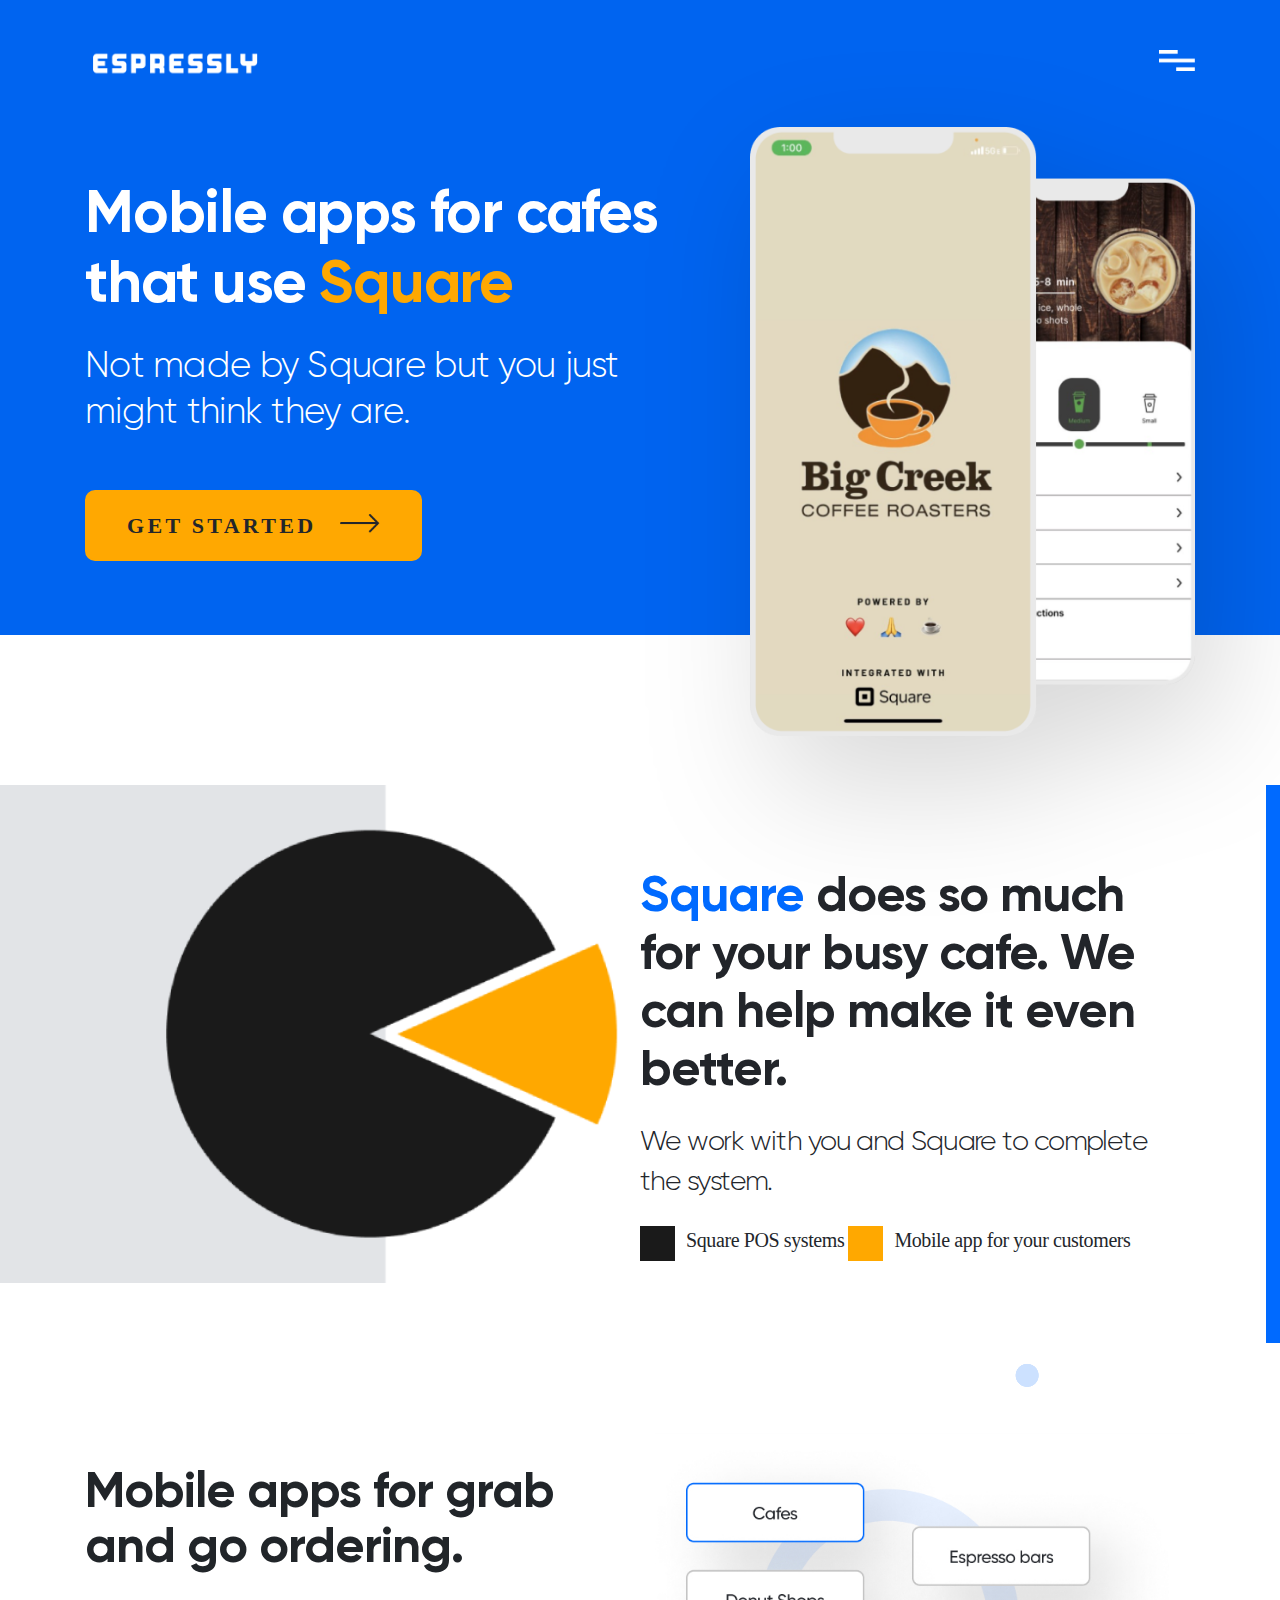
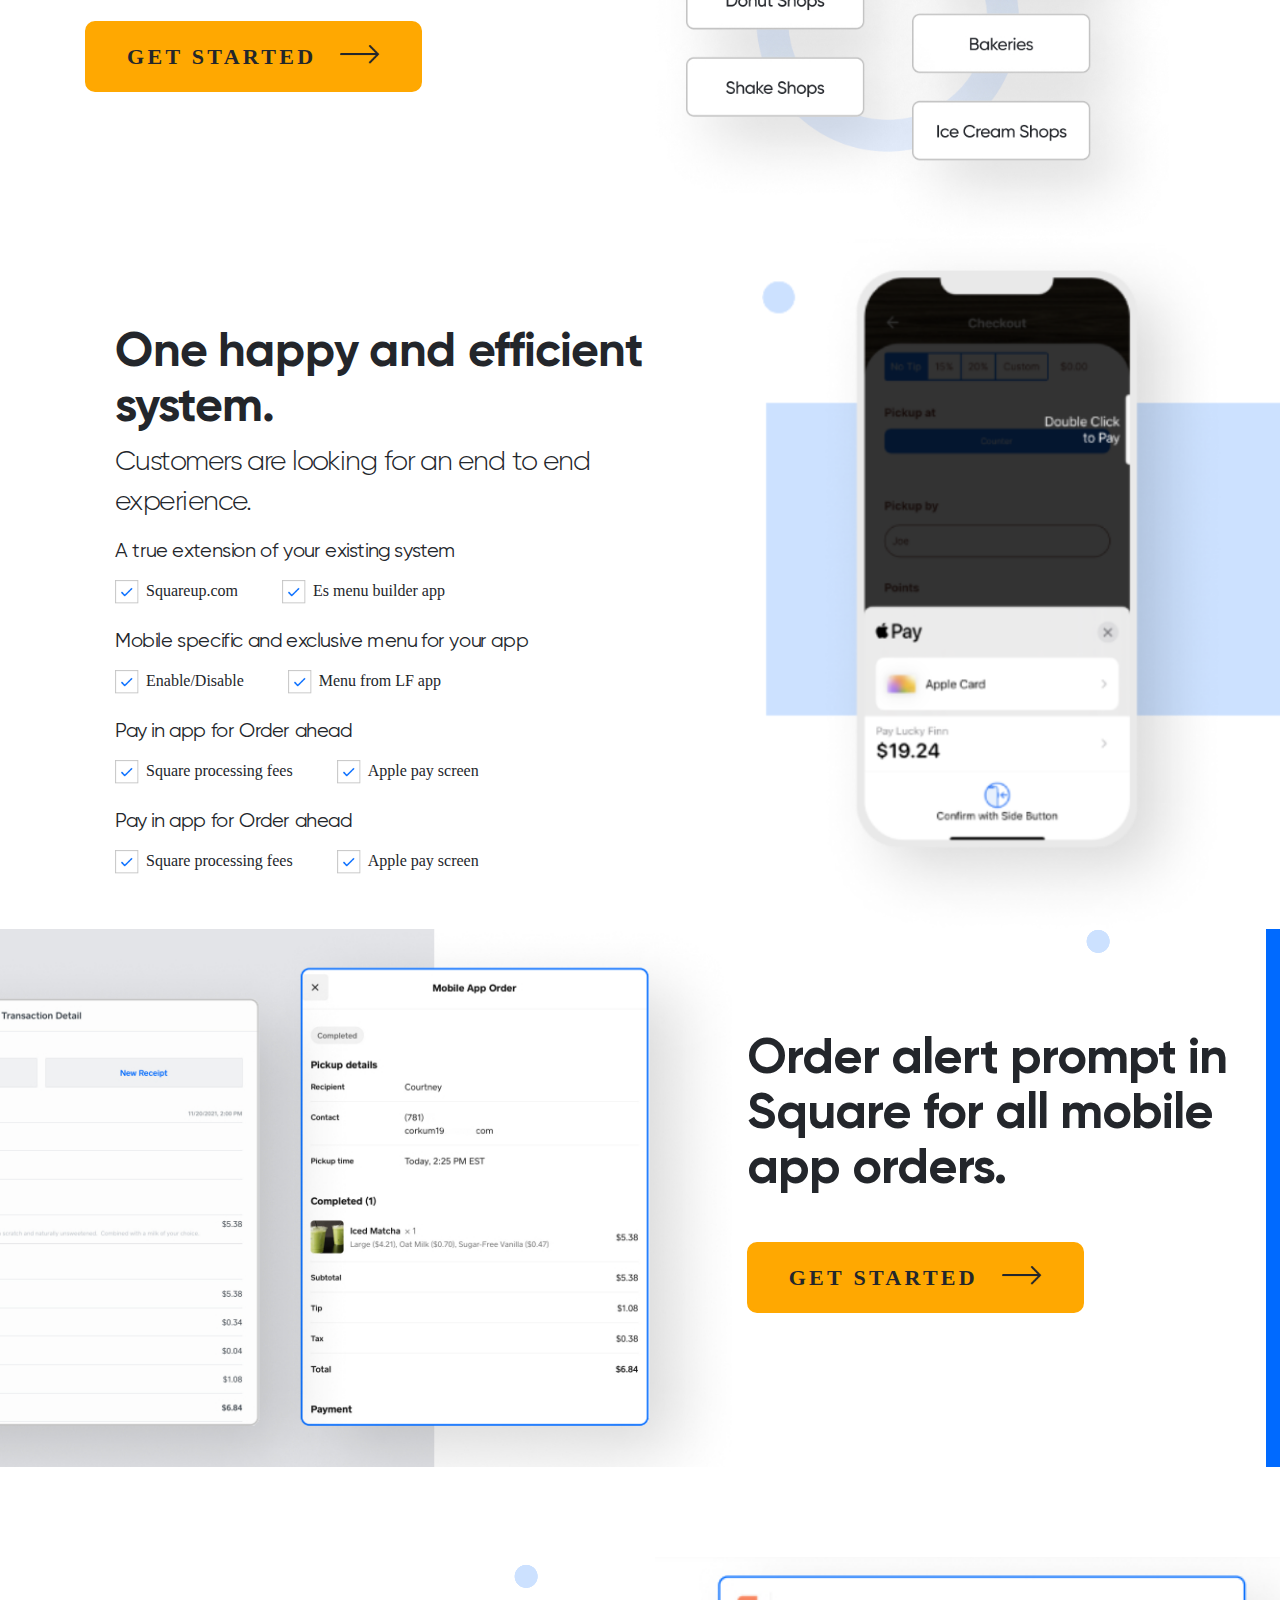
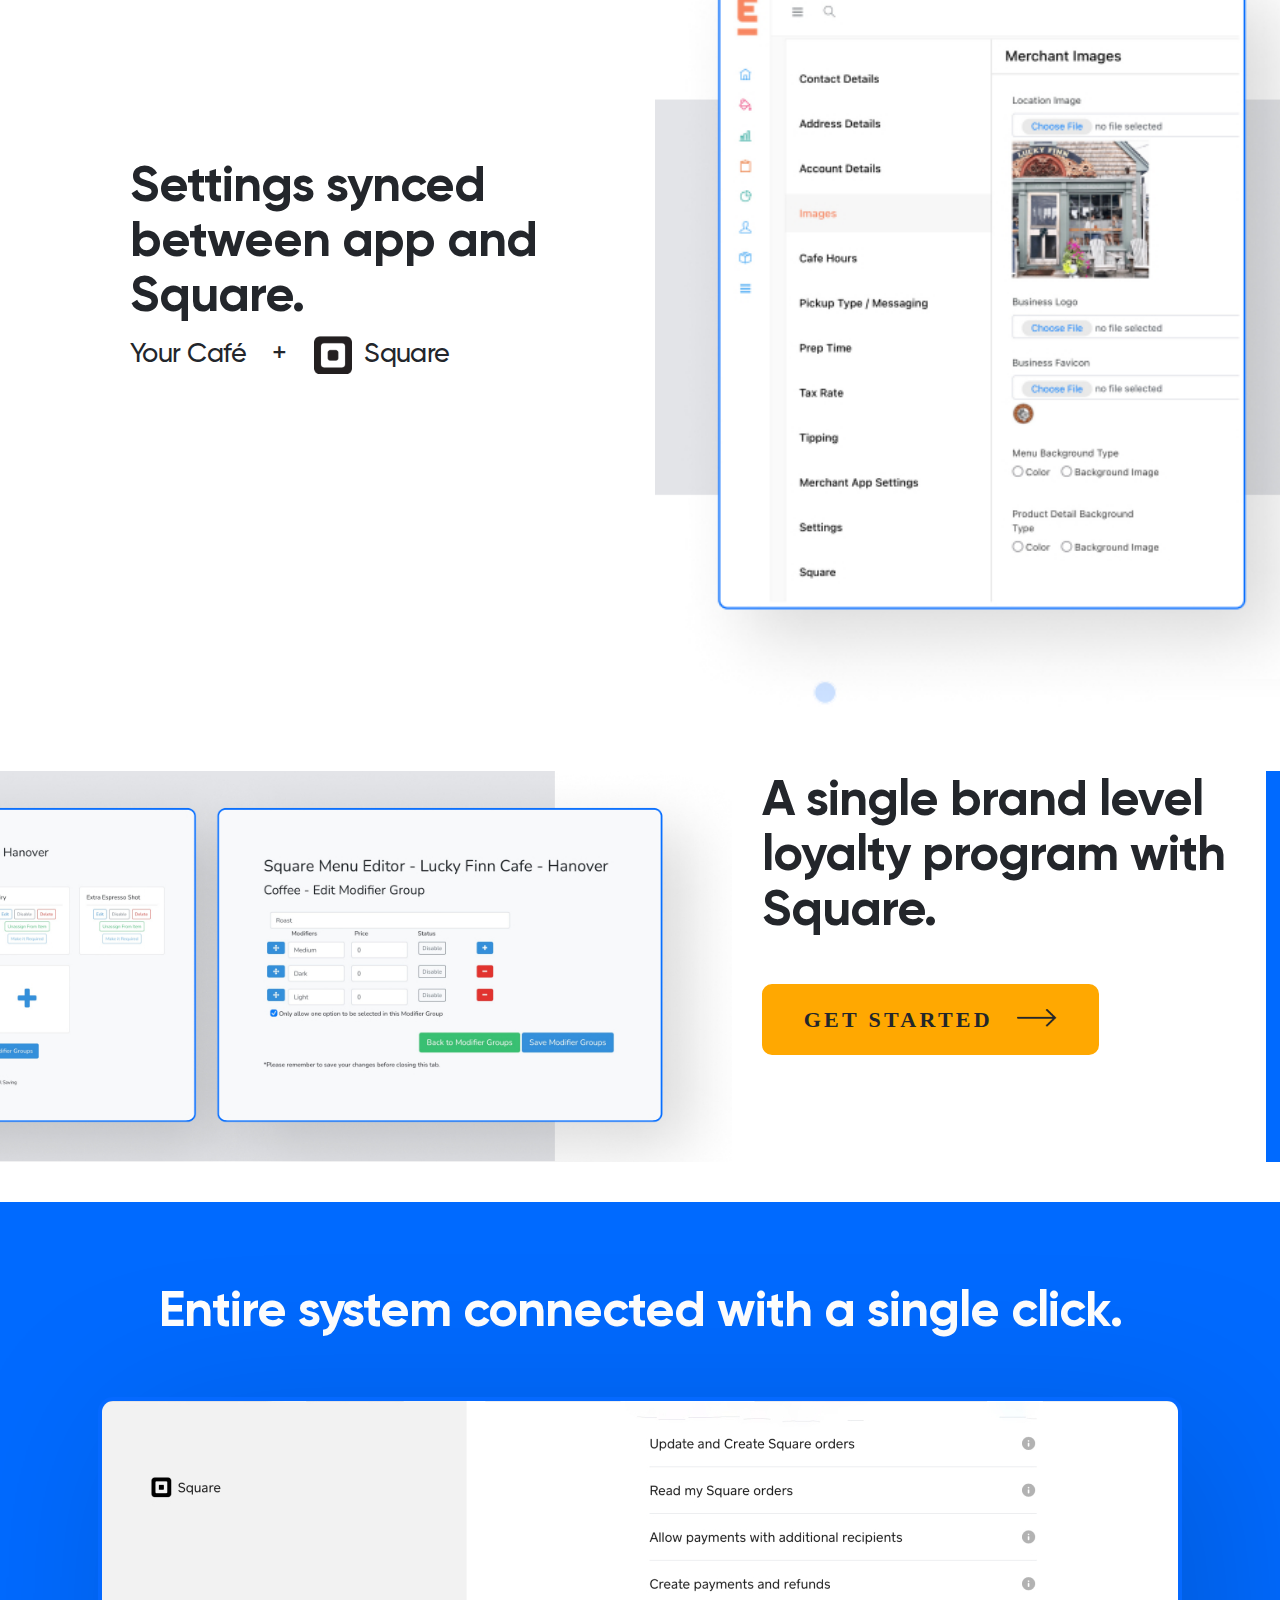
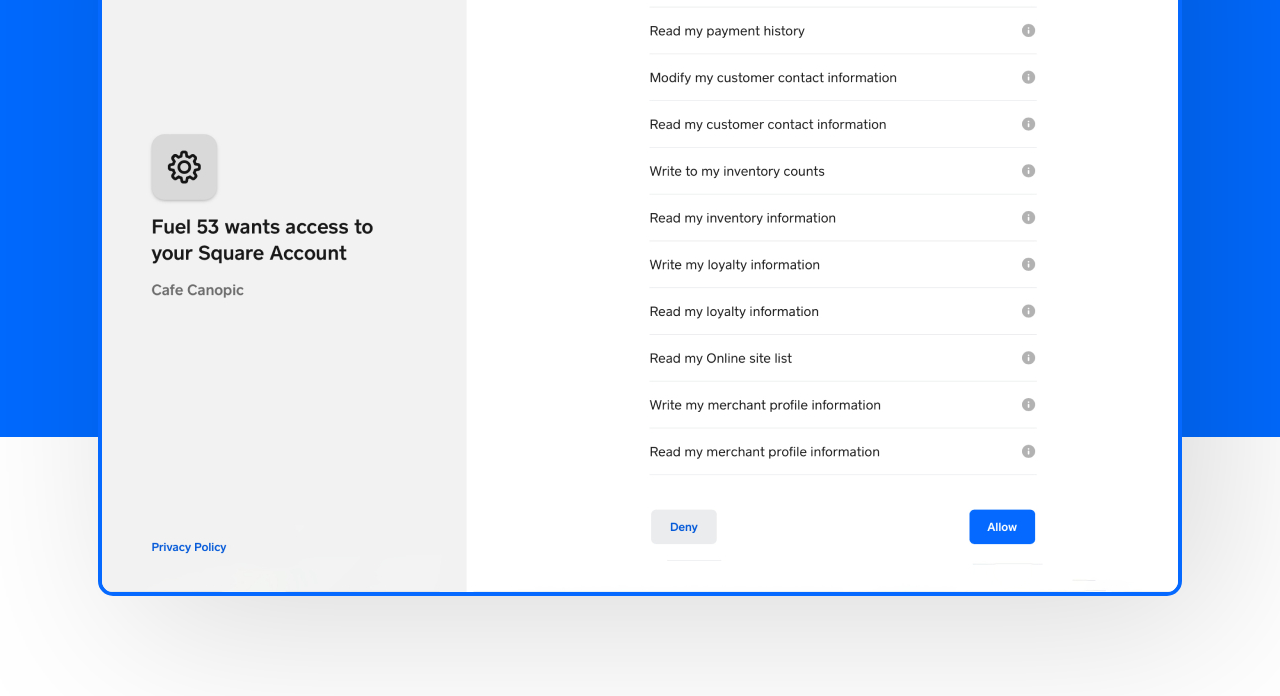
==== index.html @ 078fc8ce "add new pages" ====
<!DOCTYPE html>
<html>
<head>
	<meta charset="utf-8">
    <meta name="viewport" content="width=device-width, initial-scale=1, shrink-to-fit=no">
	<title>Espressly</title>
	<link rel="stylesheet" href="css/bootstrap.min.css">
	<link rel="stylesheet" href="css/newstyle.css">
  <link rel="stylesheet" href="css/responsive.css">
 <!--  <script src="https://ajax.googleapis.com/ajax/libs/jquery/3.5.1/jquery.min.js"></script>
  <script src="https://cdnjs.cloudflare.com/ajax/libs/popper.js/1.16.0/umd/popper.min.js"></script>
 -->
</head>
<body>
<div class="express-sidenav">
	<div id="mySidenav" class="sidenav">
  <a href="javascript:void(0)" class="closebtn" onclick="closeNav()">&times;</a>
  <a href="#">About</a>
  <a href="#">Services</a>
  <a href="#">Clients</a>
  <a href="#">Contact</a>
</div>
</div>	
<div class="main-banner">
	<div class="container">
		<div class="row logo-bar">
			<div class="col-md-6">
				<img src="images/Espressly-Logo.png" class="img-fluid espress-logo">
			</div>
			<div class="col-md-6">
				<div class="espress-menubar">
					<img src="images/menu.png" class="img-fluid" onclick="openNav()">
				</div>
			</div>
		</div>
		<div class="row">
			<div class="col-lg-7 col-md-6 col-sm-12">
				<div class="main-banner-text">
					<h2>Mobile apps for cafes that use <font>Square</font></h2>
					<p>Not made by Square but you just might think they are.</p>
					<a href="#"><button>Get Started <img src="images/arrow.png" class="img-fluid"></button></a>
				</div>
			</div>
			<div class="col-lg-5 col-md-6 col-sm-12">
				<div class="main-banner-img">
					<img src="images/e1.png" class="img-fluid">
				</div>
			</div>
		</div>
	</div>
</div>
<div class="section-2">
	<div class="container-fluid">
		<div class="row">
			<div class="col-md-6 sec-2-image">
				<img src="images/e2.png" class="img-fluid">
			</div>
			<div class="col-md-6 section-2-text">
					<h3><font>Square</font> does so much for your busy cafe. We can help make it even better.</h3>
					<p>We work with you and Square to complete the system.</p>
					<div class="section-2-point">
						<div class="point-1"></div>
						<span>Square POS systems</span>
					</div>
					<div class="section-2-point">
						<div class="point-2"></div>
						<span>Mobile app for your customers</span>
					</div>
			</div>
		</div>
	</div>
</div>
<div class="section-3">
	<div class="container">
		<div class="row">
			<div class="col-md-6">
				<div class="section-3-text">
					<h3>Mobile apps for grab and go ordering.</h3>
					<a href="#"><button>Get Started <img src="images/arrow.png" class="img-fluid"></button></a>
				</div>
			</div>
			<div class="col-md-6">
				<div class="section-3-image">
					<img src="images/circle.png" class="small-circle">
					<img src="images/e3.jpg" class="img-fluid">
				</div>
			</div>
		</div>
	</div>
</div>
<div class="section-4">
	<div class="container-fluid">
		<div class="row">
			<div class="col-md-7">
				<div class="section-4-text">
					<h3>One happy and efficient system.</h3>
					<h5>Customers are looking for an end to end experience.</h5>
					<p>A true extension of your existing system</p>
					<span><img src="images/chek.png">Squareup.com</span>
					<span><img src="images/chek.png">Es menu builder app</span>

					<p>Mobile specific and exclusive menu for your app</p>
					<span><img src="images/chek.png">Enable/Disable</span>
					<span><img src="images/chek.png">Menu from LF app</span>

					<p>Pay in app for Order ahead</p>
					<span><img src="images/chek.png">Square processing fees </span>
					<span><img src="images/chek.png">Apple pay screen </span>

					<p>Pay in app for Order ahead</p>
					<span><img src="images/chek.png">Square processing fees </span>
					<span><img src="images/chek.png">Apple pay screen </span>
				</div>
			</div>
			<div class="col-md-5 section-4-image">
				<img src="images/e4.png" class="img-fluid">
			</div>
		</div>
	</div>
</div>
<div class="section-5">
	<div class="container-fluid">
		<div class="row">
			<div class="col-md-7 section-5-image">
				<img src="images/e5.jpg" class="img-fluid">
			</div>
			<div class="col-md-5 section-5-text">
          <img src="images/circle.png" class="small-circle">
					<h3>Order alert prompt in Square for all mobile app orders.</h3>
					<a href="#"><button>Get Started <img src="images/arrow.png" class="img-fluid"></button></a>

			</div>
		</div>
	</div>
</div>
<div class="section-6">
	<div class="container-fluid">
		<div class="row">
			<div class="col-md-6 section-6-text">
				<img src="images/circle.png" class="small-circle2">
				<h3>Settings synced between app and Square.</h3>
				<ul>
					<li>Your Café</li>
					<li>+</li>
					<li><img src="images/squres.png"> Square</li>
				</ul>
			</div>
			<div class="col-md-6 section-6-image">
				<img src="images/e6.jpg">
			</div>
		</div>
	</div>
</div>
<div class="section-7">
	<div class="container-fluid">
		<div class="row">
			<div class="col-md-7 section-7-image">
				<img src="images/e7.jpg" class="img-fluid">
			</div>
			<div class="col-md-5 section-7-text">
				<h3>A single brand level loyalty program with Square.</h3>
				<a href="#"><button>Get Started <img src="images/arrow.png" class="img-fluid"></button></a>
			</div>
		</div>
	</div>
</div>
<div class="section-8">
	<h3>Entire system connected with a single click.</h3>
</div>
<div class="section-8-image">
	<div class="container-fluid">
		<div class="row">
			<div class="col-md-12 section-8-image">
				<img src="images/e8.jpg" class="img-fluid">
			</div>
		</div>
	</div>
</div>
<script>
function openNav() {
  document.getElementById("mySidenav").style.width = "250px";
}

function closeNav() {
  document.getElementById("mySidenav").style.width = "0";
}
</script>
<script src="js/jquery.min.js"></script>
  <script src="js/popper.min.js"></script>
  <script src="js/bootstrap.min.js"></script>

</body>
</html>
---- css/newstyle.css ----
@font-face {
  font-family: Gilroy-Bold;
  src: url(../fonts/Gilroy/Gilroy-Bold.ttf);
}
@font-face {
  font-family: Gilroy-Light;
  src: url(../fonts/Gilroy/Gilroy-Light.ttf);
}
@font-face {
  font-family: Gilroy-Medium;
  src: url(../fonts/Gilroy/Gilroy-Medium.ttf);
}
@font-face {
  font-family: Gilroy-Regular;
  src: url(../fonts/Gilroy/Gilroy-Regular.ttf);
}

.main-banner {
    background-color: #0064f0;
}
img.img-fluid.espress-logo {
    width: 180px;
    cursor: pointer;
}
.logo-bar {
    padding: 50px 0px;
}
.espress-menubar img.img-fluid {
    float: right;
    width: 36px;
    cursor: pointer;
}
body{
    font-family: Gilroy;
}
.main-banner-text h2 {
    
    font-size: 60px;
    line-height: 70px;
    letter-spacing: -0.02em;
    color: #fff;
    font-family: Gilroy-Bold;
}
.main-banner-text h2 font{
    color: #ffa801;
}
.main-banner-text p {
    font-size: 36px;
    line-height: 46px;
    letter-spacing: -0.02em;
    color: #fff;
    margin-top: 25px;
    font-family: Gilroy-Light;
}
.main-banner-text button, .section-3-text button, .section-5-text button, .section-7-text button {
    background: #ffa801;
    border: 2px solid #ffa801;
    padding: 20px 40px;
    font-weight: 600;
    font-size: 22px;
    line-height: 27px;
    letter-spacing: 0.15em;
    color: #23262B;
    text-transform: uppercase;
    border-radius: 10px;
    margin-top: 40px;
}
.main-banner-text button img, .section-3-text button img, .section-5-text button img, .section-7-text button img {
    width: 40px;
    vertical-align: baseline;
    margin-left: 15px;
}
.main-banner-text button:hover, .section-3-text button:hover, .section-5-text button:hover, .section-7-text button:hover{
    background: #fff;
    border: 2px solid #23262B;
    transition: 0.5s;
}
.main-banner-text {
    padding: 50px 0px;
}

/*<!-----------side nav------------------->*/
.express-sidenav .sidenav {
  height: 100%;
  width: 0;
  position: fixed;
  z-index: 1;
  top: 0;
  right: 0;
  background-color: #fff;
  overflow-x: hidden;
  transition: 0.5s;
  padding-top: 60px;
}

.express-sidenav .sidenav a {
  padding: 8px 8px 8px 32px;
  text-decoration: none;
  font-size: 25px;
  color: #ffa801;
  display: block;
  transition: 0.3s;
}

.express-sidenav .sidenav a:hover {
  color: #0064f0;
}

.express-sidenav .sidenav .closebtn {
  position: absolute;
  top: 0;
  right: 25px;
  font-size: 36px;
  margin-left: 50px;
}

@media screen and (max-height: 450px) {
  .express-sidenav .sidenav {padding-top: 15px;}
  .express-sidenav .sidenav a {font-size: 18px;}
}
/*<!-----------side nav------------------->*/
.sec-2-image {
    padding-left: 0;
}
.section-2-text h3 {
    font-size: 50px;
    line-height: 58px;
    letter-spacing: -0.02em;
    color: #22252a;
    font-family: Gilroy-Bold;
}
.section-2-text h3 font{
    color: #006AFF;
}
.section-2-text p {
    font-size: 28px;
    line-height: 40px;
    letter-spacing: -0.02em;
    color: #23262B;
    margin-top: 24px;
    font-family: Gilroy-Light;
}
.section-2-point {
    display: inline-block;
}
.point-2 {
    background: #FFA800;
    width: 35px;
    height: 35px;
    display: inline-block;
    vertical-align: middle;
    margin-right: 7px;
}
.point-1 {
    background: #1a1a1a;
    width: 35px;
    height: 35px;
    display: inline-block;
    vertical-align: middle;
    margin-right: 7px;
}
.section-2-point span {
    font-weight: normal;
    font-size: 20px;
    line-height: 46px;
    letter-spacing: -0.02em;
    color: #23262B;
}
.sec-2-image img.img-fluid {
    width: 100%;
}
.section-2-text {
    padding: 80px 84px 80px 0px;
    border-right: 14px solid #006aff;
}
.section-3-text h3 {
    font-size: 50px;
    line-height: 55px;
    letter-spacing: -0.02em;
    font-family: Gilroy-Bold;
}
.section-3-text {
    padding: 100px 0px;
}
img.small-circle {
    position: absolute;
    right: 30%;
    top: 0;
}
.section-3-image {
    padding: 70px 0px 0px 0px;
}
.section-4-text h3 {
    font-size: 48px;
    line-height: 55px;
    letter-spacing: -0.02em;
    color: #23262B;
    font-family: Gilroy-Bold;
}
.section-4-text h5 {
    font-weight: 300;
    font-size: 28px;
    line-height: 40px;
    letter-spacing: -0.02em;
    color: #23262B;
    font-family: Gilroy-Light;
}
.section-4-text p {
    font-size: 20px;
    line-height: 40px;
    letter-spacing: -0.02em;
    color: #23262B;
    margin-bottom: 0;
    margin-top: 10px;
    font-family: Gilroy-Regular;
}
.section-4-text span {
    font-weight: 300;
    font-size: 16px;
    line-height: 40px;
    color: #23262B;
    margin-right: 40px;
}
.section-4-text span img {
    width: 24px;
    margin-right: 7px;
}
.section-4-image img.img-fluid {
    width: 100%;
}
.section-4-image {
    padding-right: 0;
}
.section-4-text {
    padding: 80px 0px 10px 100px;
}
.section-5-image, .section-7-image {
    padding-left: 0;
}
.section-5-image img, .section-7-image img{
    width: 100%;
}
.section-5-text h3 {
    font-size: 50px;
    line-height: 55px;
    letter-spacing: -0.02em;
    color: #23262B;
    font-family: Gilroy-Bold;
}
.section-5-text {
    padding: 100px 0px 50px 0px;
    border-right: 14px solid #006aff;
}
.section-6-image {
    text-align: right;
    padding-right: 0;
}
.section-6-image img{
    width: 100%;
}
.section-6-text h3, .section-7-text h3 {
    font-weight: bold;
    font-size: 50px;
    line-height: 55px;
    letter-spacing: -0.02em;
    color: #23262B;
    font-family: Gilroy-Bold;
}
.section-6-text ul {
    padding: 0;
    margin: 0;
}
.section-6-text ul li {
    display: inline;
    font-size: 27px;
    line-height: 46px;
    letter-spacing: -0.02em;
    color: #23262B;
    margin-right: 22px;
    font-family: Gilroy-Medium;
}
.section-6-text ul li img {
    width: 38px;
    margin-right: 6px;
}
.section-6-text {
    padding: 200px 0px 130px 130px;
}
img.small-circle2 {
    position: absolute;
    top: 1%;
    right: 16%;
}
.section-6 {
    padding: 90px 0px 0px 0px;
}
.section-7-text {
    border-right: 14px solid #006aff;
}
.section-7 {
    padding: 40px 0px 40px 0px;
}
.section-8 {
    background: #006aff;
    height: 835px;
    padding-top: 80px
}
.section-8-image img.img-fluid {
    margin: -640px auto 0 auto;
    display: block;
    border: 4px solid #0569ff;
    border-radius: 15px;
    filter: drop-shadow(32px 28px 85px rgba(0, 0, 0, 0.15));
}
.section-8 h3 {
    font-size: 50px;
    line-height: 55px;
    text-align: center;
    letter-spacing: -0.02em;
    color: #FFFFFF;
    font-family: Gilroy-Bold;
}
.section-8-image {
    padding-bottom: 50px;
}
.main-banner-img img.img-fluid {
    margin-bottom: -101px;
    filter: drop-shadow(23px 52px 64px rgba(0, 0, 0, 0.15));
}
.section-2 {
    padding: 150px 0px 20px 0px;
}
---- css/responsive.css ----
@media (max-width: 720px){
	.main-banner-text h2 {
    font-size: 41px;
    line-height: 49px;
}
.main-banner-text p {
    font-size: 26px;
    line-height: 39px;
    margin-top: 11px;
}
.section-2-text h3 {
    font-size: 30px;
    line-height: 40px;
}
.section-2-text p {
    font-size: 22px;
    line-height: 31px;
    margin-top: 10px;
}
.section-2-text {
    padding: 60px 12px 35px 15px;
}
.section-3-text h3 {
    font-size: 34px;
    line-height: 47px;
}
.section-3-text {
    padding: 60px 0px;
}
.section-4-text h5 {
    font-size: 22px;
    line-height: 35px;
}
.section-4-text h3 {
    font-size: 35px;
    line-height: 47px;
}
.section-4-text {
    padding: 30px 0px 10px 0px;
}
.section-5-text {
    padding: 50px 0px 50px 15px;
    border-right: 14px solid #006aff;
}
.section-5-text h3 {
    font-size: 35px;
    line-height: 45px;
}
.section-6-text h3, .section-7-text h3 {
    font-size: 35px;
    line-height: 45px;
        margin-top: 20px;
}
.section-6-text {
    padding: 70px 0px 40px 15px;
}
.main-banner-text button, .section-3-text button, .section-5-text button, .section-7-text button {
    padding: 20px 30px;
}
.section-8 {
    background: #006aff;
    height: 385px;
    padding-top: 20px;
}
.section-8 h3 {
    font-size: 35px;
    line-height: 45px;
}
.section-8-image img.img-fluid {
    margin: -200px auto 0 auto;
}
}
@media (min-width: 721px) and (max-width: 1000px){
.main-banner-text h2, .section-2-text h3,
.section-3-text h3, .section-4-text h3,
.section-6-text h3, .section-8 h3{
    font-size: 40px;
    line-height: 52px;
}
.main-banner-text p, .section-2-text p, .section-4-text h5 {
    font-size: 24px;
    line-height: 35px;
    margin-top: 8px;
}
.main-banner-text button, .section-3-text button, .section-5-text button, .section-7-text button {
    padding: 16px 22px;
    font-size: 19px;
    margin-top: 3px;
}
.section-2-text {
    padding: 20px 14px 20px 0px;
    border-right: 14px solid #006aff;
}
.section-4-text {
    padding: 20px 0px 10px 0px;
}
.section-4-text span {
    margin-right: 10px;
}
.section-5-text {
    padding: 20px 0px 50px 0px;
}
.section-5-text h3 {
    font-size: 33px;
    line-height: 52px;
}
.section-6-text {
    padding: 80px 0px 40px 15px;
}
.section-7-text h3 {
    font-size: 29px;
    line-height: 44px;
}
.section-8 {
    background: #006aff;
    height: 645px;
    padding-top: 30px;
}
.section-8-image img.img-fluid {
    margin: -479px auto 0 auto;
}
}
@media (min-width: 1001px) and (max-width: 1200px){
	.main-banner-text button, .section-3-text button, .section-5-text button, .section-7-text button {
    margin-top: 7px;
}
.main-banner-text h2, .section-2-text h3 {
    font-size: 43px;
    line-height: 59px;
}
.main-banner-text p {
    font-size: 28px;
    line-height: 39px;
    margin-top: 9px;
}
.section-2-text {
    padding: 20px 14px 30px 0px;
}
.section-4-text {
    padding: 20px 0px 50px 10px;
}
.section-5-text {
    padding: 30px 0px 50px 0px;
}
.section-6-text {
    padding: 140px 0px 90px 30px;
}
}
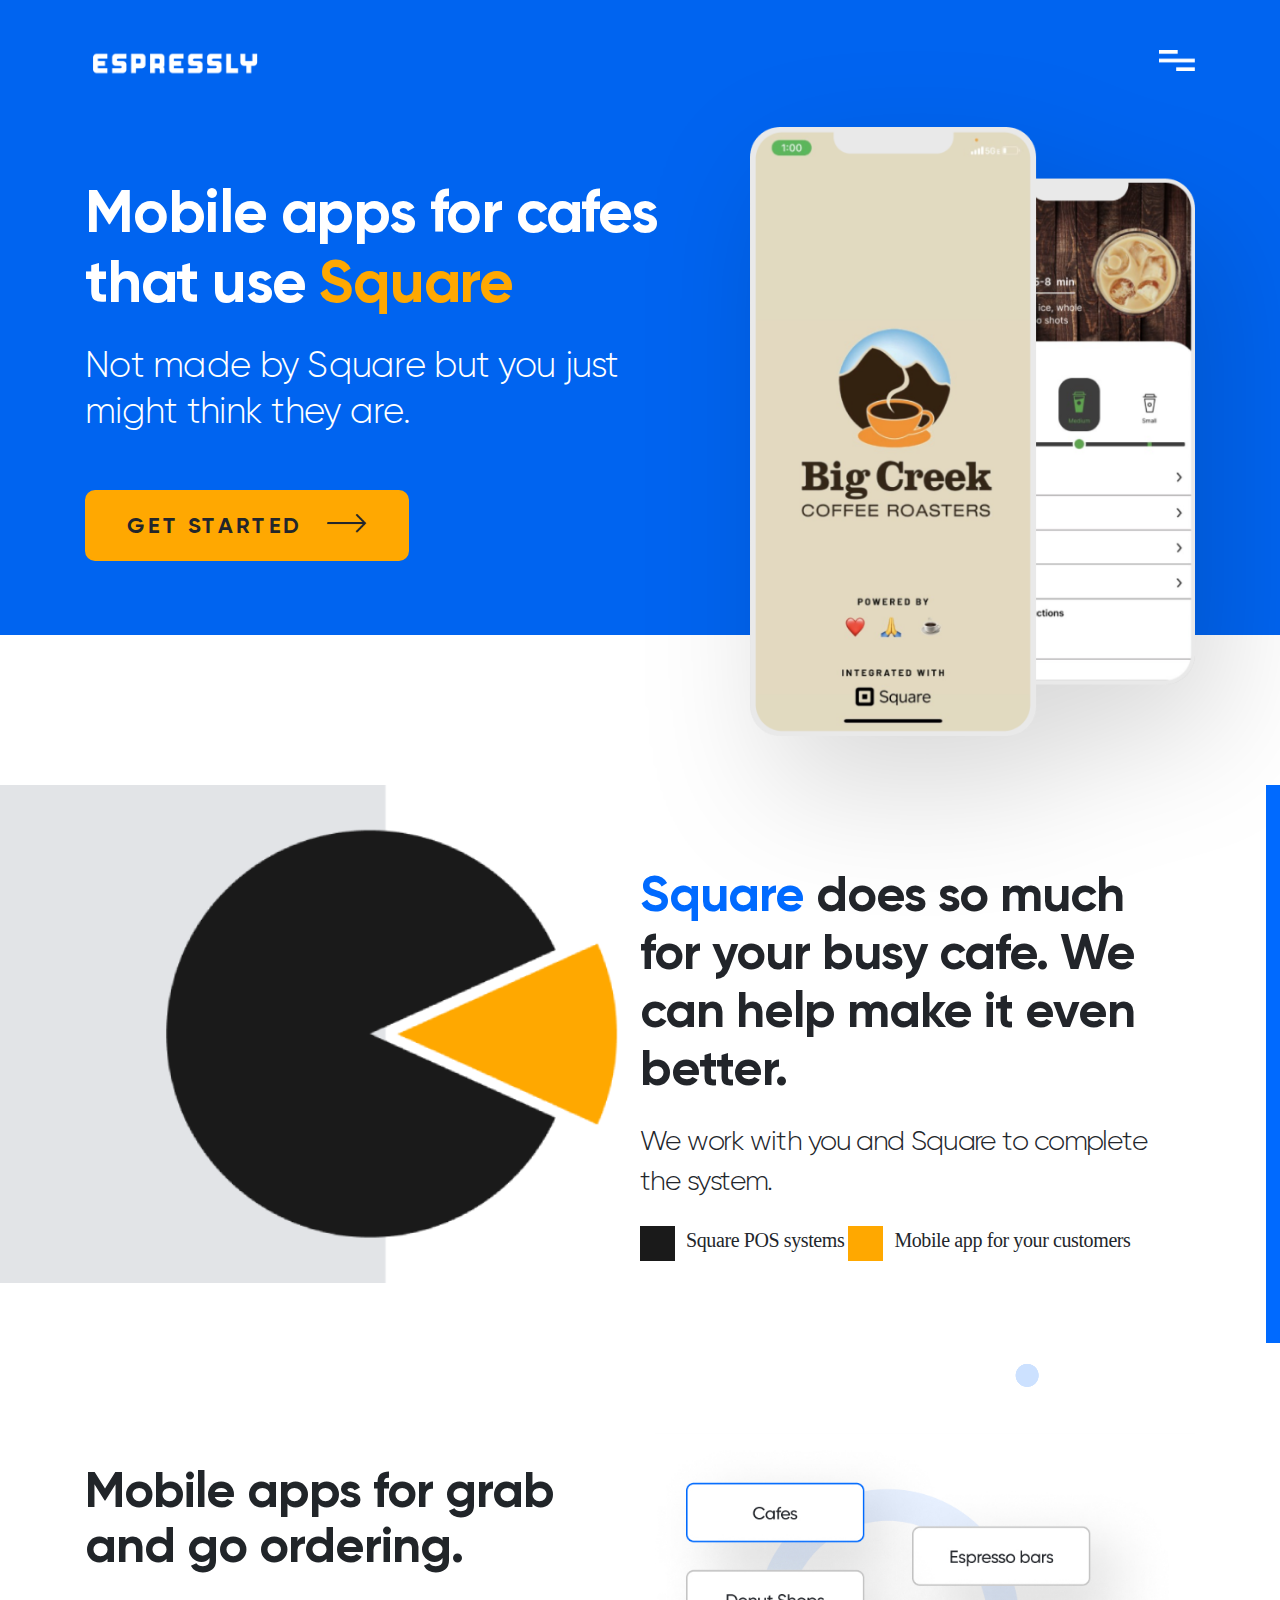
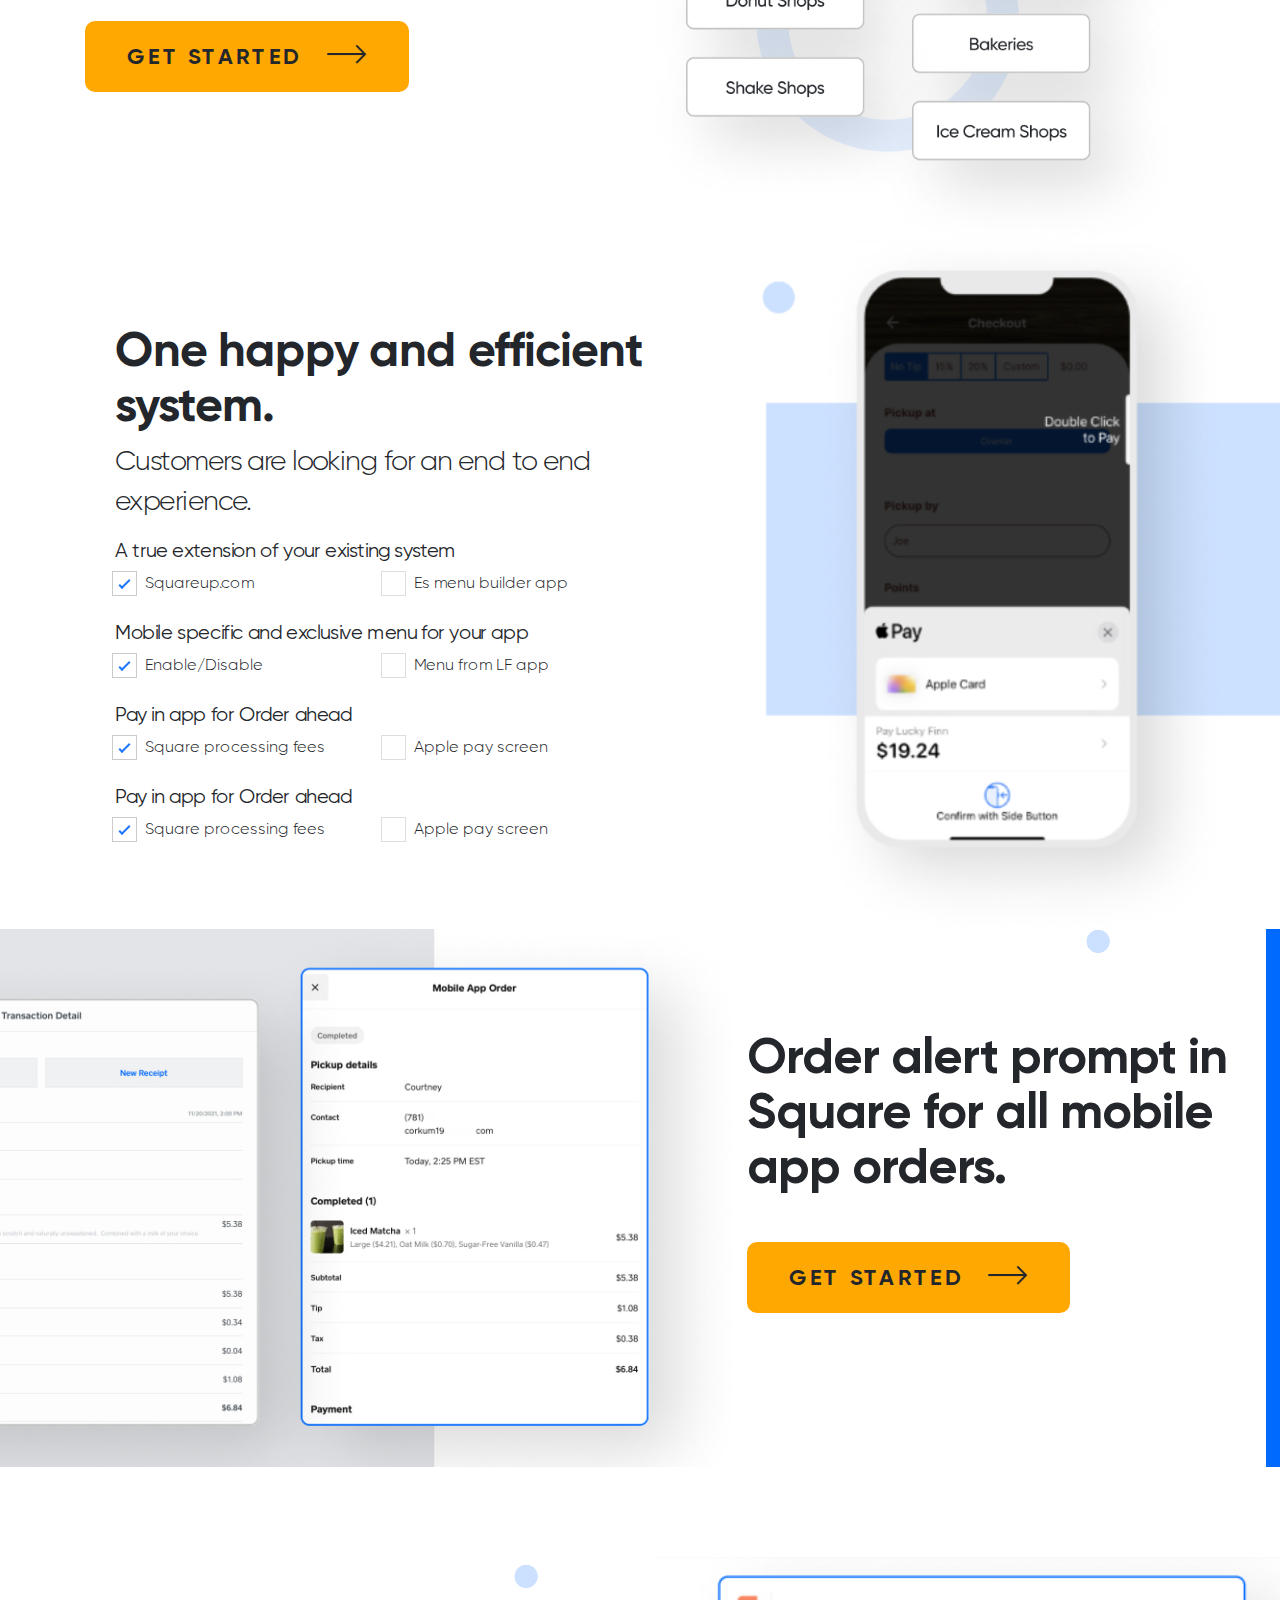
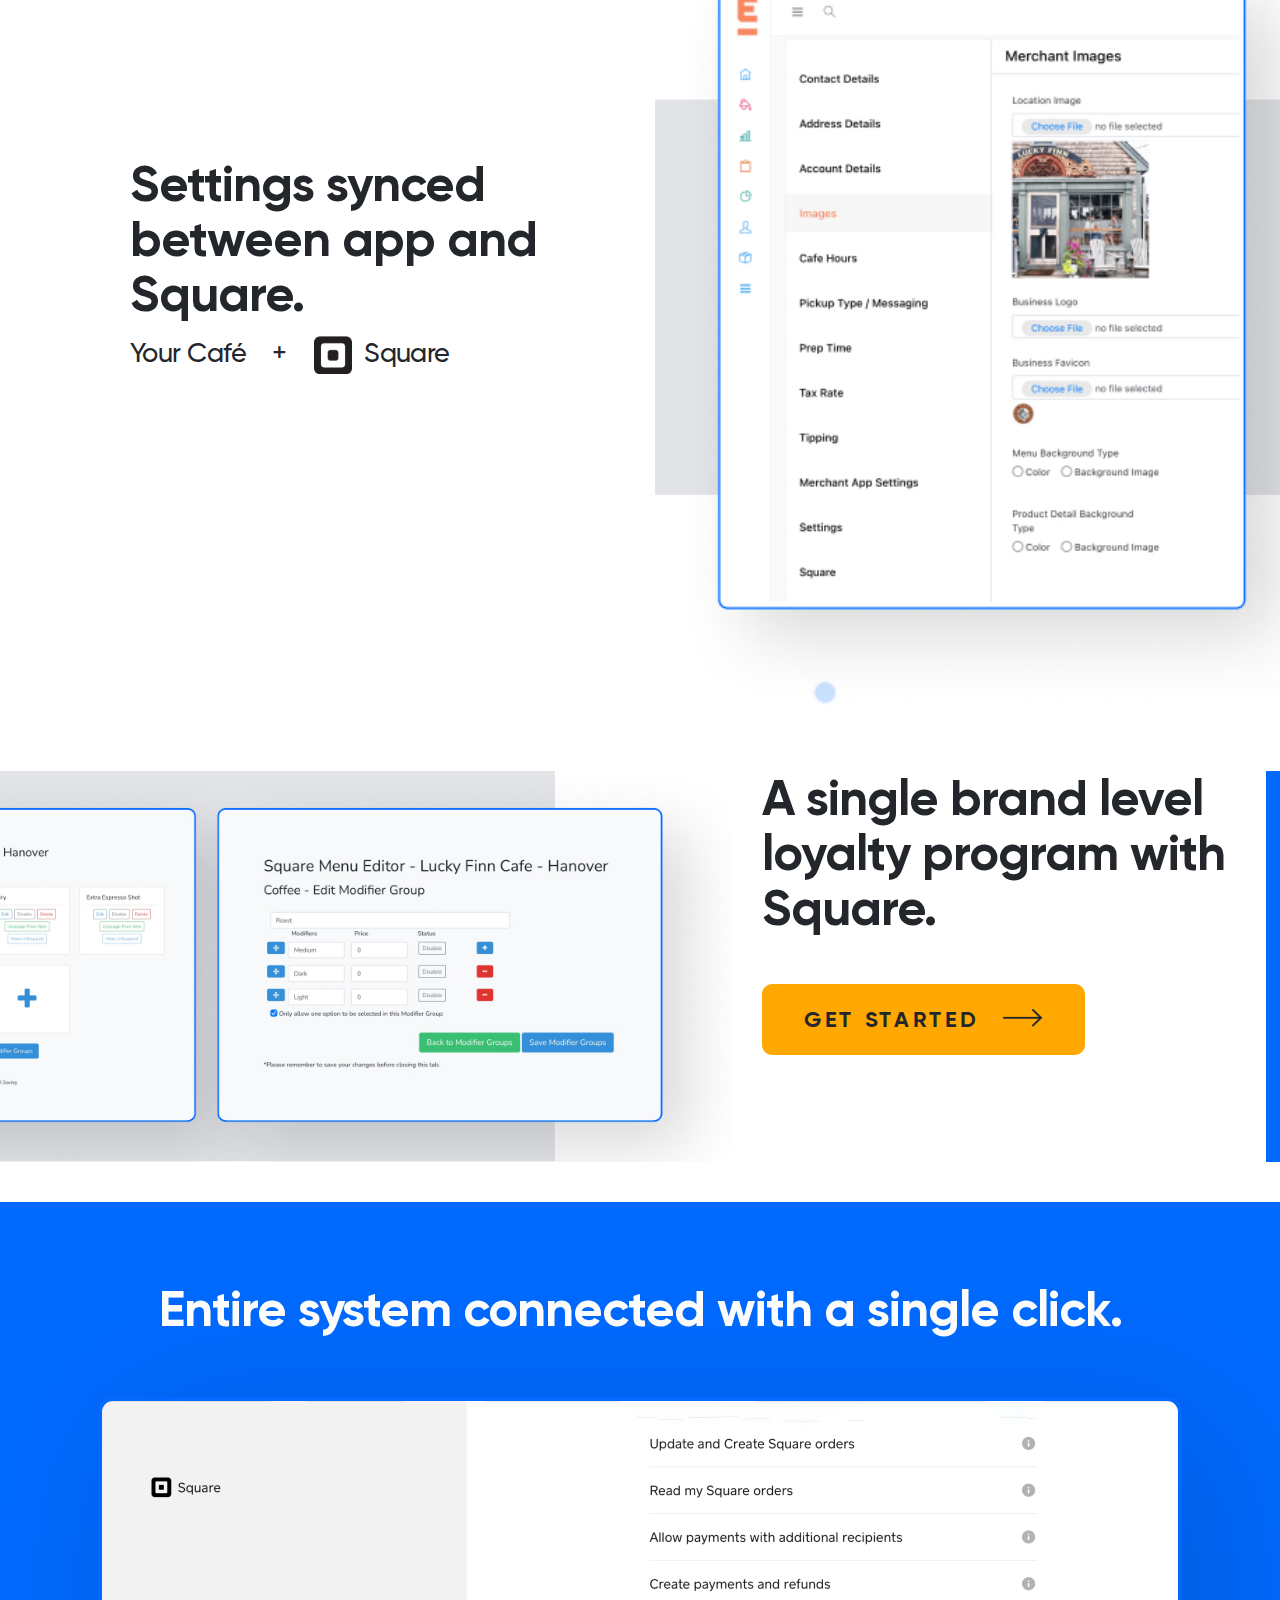
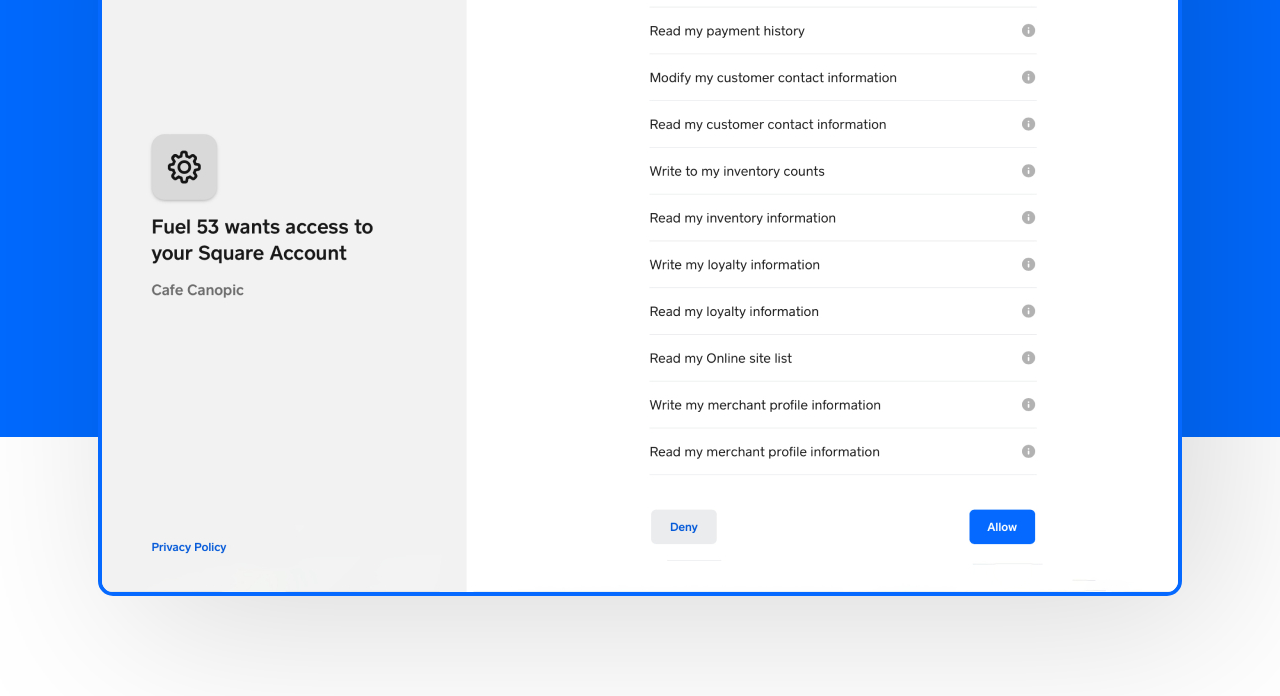
==== commit 97682d99: "fixed input" ====
--- a/index.html
+++ b/index.html
@@ -96,20 +96,77 @@
 					<h3>One happy and efficient system.</h3>
 					<h5>Customers are looking for an end to end experience.</h5>
 					<p>A true extension of your existing system</p>
-					<span><img src="images/chek.png">Squareup.com</span>
-					<span><img src="images/chek.png">Es menu builder app</span>
-
+					<div class="row input-check">
+						<div class="col-md-5">
+							<label class="container">
+							  <input type="checkbox" checked="checked">
+							  <span class="checkmark"></span>
+							  Squareup.com
+							</label>
+						</div>
+						<div class="col-md-4">
+							<label class="container">
+							  <input type="checkbox" >
+							  <span class="checkmark"></span>
+							  Es menu builder app
+							</label>
+						</div>
+					</div>
+					
 					<p>Mobile specific and exclusive menu for your app</p>
-					<span><img src="images/chek.png">Enable/Disable</span>
-					<span><img src="images/chek.png">Menu from LF app</span>
-
+					<div class="row input-check">
+						<div class="col-md-5">
+							<label class="container">
+							  <input type="checkbox" checked="checked">
+							  <span class="checkmark"></span>
+							  Enable/Disable
+							</label>
+						</div>
+						<div class="col-md-4">
+							<label class="container">
+							  <input type="checkbox" >
+							  <span class="checkmark"></span>
+							  Menu from LF app
+							</label>
+						</div>
+					</div>
+					
 					<p>Pay in app for Order ahead</p>
-					<span><img src="images/chek.png">Square processing fees </span>
-					<span><img src="images/chek.png">Apple pay screen </span>
-
+					<div class="row input-check">
+						<div class="col-md-5">
+							<label class="container">
+							  <input type="checkbox" checked="checked">
+							  <span class="checkmark"></span>
+							  Square processing fees 
+							</label>
+						</div>
+						<div class="col-md-4">
+							<label class="container">
+							  <input type="checkbox" >
+							  <span class="checkmark"></span>
+							  Apple pay screen
+							</label>
+						</div>
+					</div>
+					
 					<p>Pay in app for Order ahead</p>
-					<span><img src="images/chek.png">Square processing fees </span>
-					<span><img src="images/chek.png">Apple pay screen </span>
+					<div class="row input-check">
+						<div class="col-md-5">
+							<label class="container">
+							  <input type="checkbox" checked="checked">
+							  <span class="checkmark"></span>
+							  Square processing fees
+							</label>
+						</div>
+						<div class="col-md-4">
+							<label class="container">
+							  <input type="checkbox" >
+							  <span class="checkmark"></span>
+							  Apple pay screen
+							</label>
+						</div>
+					</div>
+				
 				</div>
 			</div>
 			<div class="col-md-5 section-4-image">
--- a/css/newstyle.css
+++ b/css/newstyle.css
@@ -64,6 +64,7 @@
     text-transform: uppercase;
     border-radius: 10px;
     margin-top: 40px;
+    font-family: Gilroy-Bold;
 }
 .main-banner-text button img, .section-3-text button img, .section-5-text button img, .section-7-text button img {
     width: 40px;
@@ -220,6 +221,7 @@
     line-height: 40px;
     color: #23262B;
     margin-right: 40px;
+    font-family: Gilroy-Light;
 }
 .section-4-text span img {
     width: 24px;
@@ -330,3 +332,67 @@
 .section-2 {
     padding: 150px 0px 20px 0px;
 }
+
+.input-check label{
+  font-weight: 300;
+    font-size: 16px;
+    color: #23262B;
+    margin-right: 40px;
+    font-family: Gilroy-Light;
+    margin-left: 15px;
+}
+/* Hide the browser's default checkbox */
+.input-check input {
+  position: absolute;
+  opacity: 0;
+  cursor: pointer;
+  height: 0;
+  width: 0;
+}
+
+/* Create a custom checkbox */
+.input-check .checkmark {
+  position: absolute;
+  top: 0;
+  left: 12px;
+  height: 25px;
+  width: 25px;
+  background-color: transparent;
+    border: 1px solid #dedede;
+}
+
+/* On mouse-over, add a grey background color */
+.input-check:hover input ~ .checkmark {
+  background-color: #ccc;
+}
+
+/* When the checkbox is checked, add a blue background */
+.input-check input:checked ~ .checkmark {
+    background-color: transparent;
+    border: 1px solid #cbcbcb;
+}
+
+/* Create the checkmark/indicator (hidden when not checked) */
+.input-check .checkmark:after {
+  content: "";
+  position: absolute;
+  display: none;
+}
+
+/* Show the checkmark when checked */
+.input-check input:checked ~ .checkmark:after {
+  display: block;
+}
+
+/* Style the checkmark/indicator */
+.input-check .checkmark:after {
+  left: 9px;
+  top: 5px;
+  width: 5px;
+ height: 12px;
+    border: solid #1e77fb;
+    border-width: 0 2px 2px 0;
+  -webkit-transform: rotate(45deg);
+  -ms-transform: rotate(45deg);
+  transform: rotate(45deg);
+}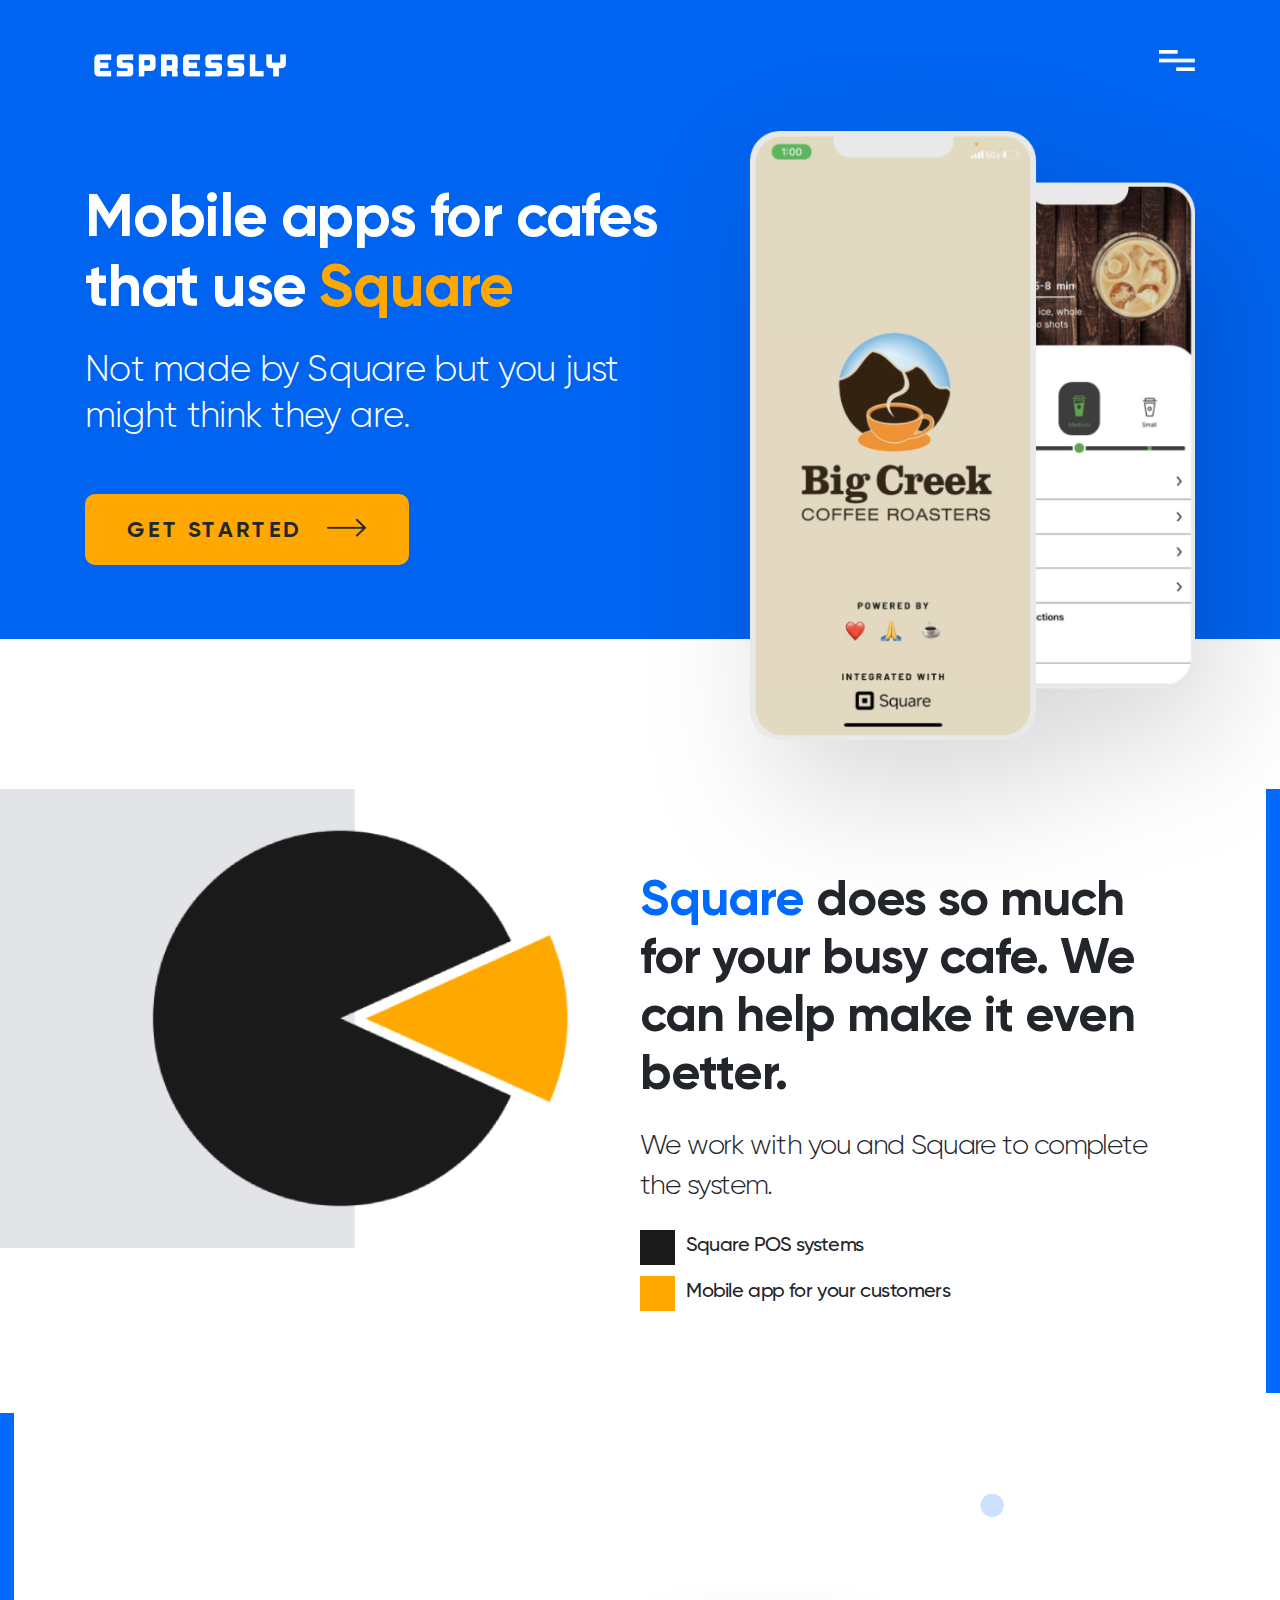
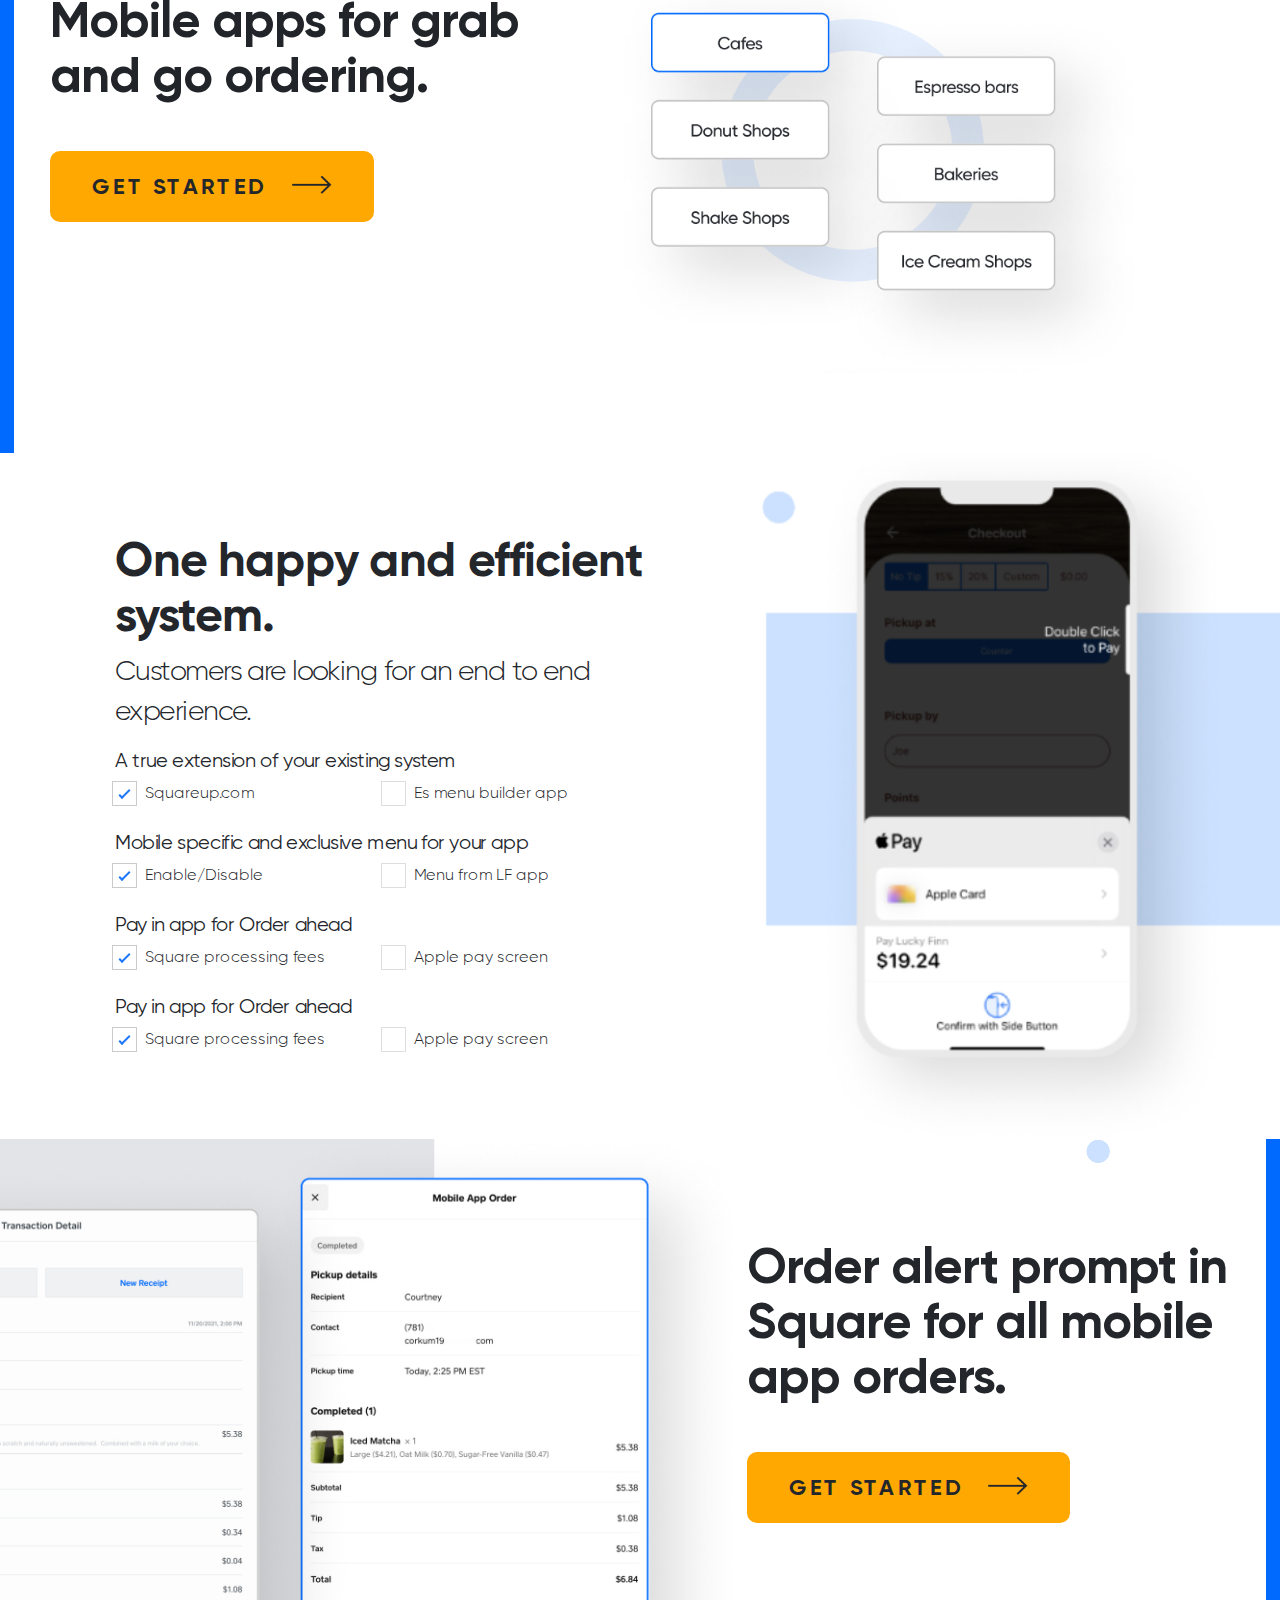
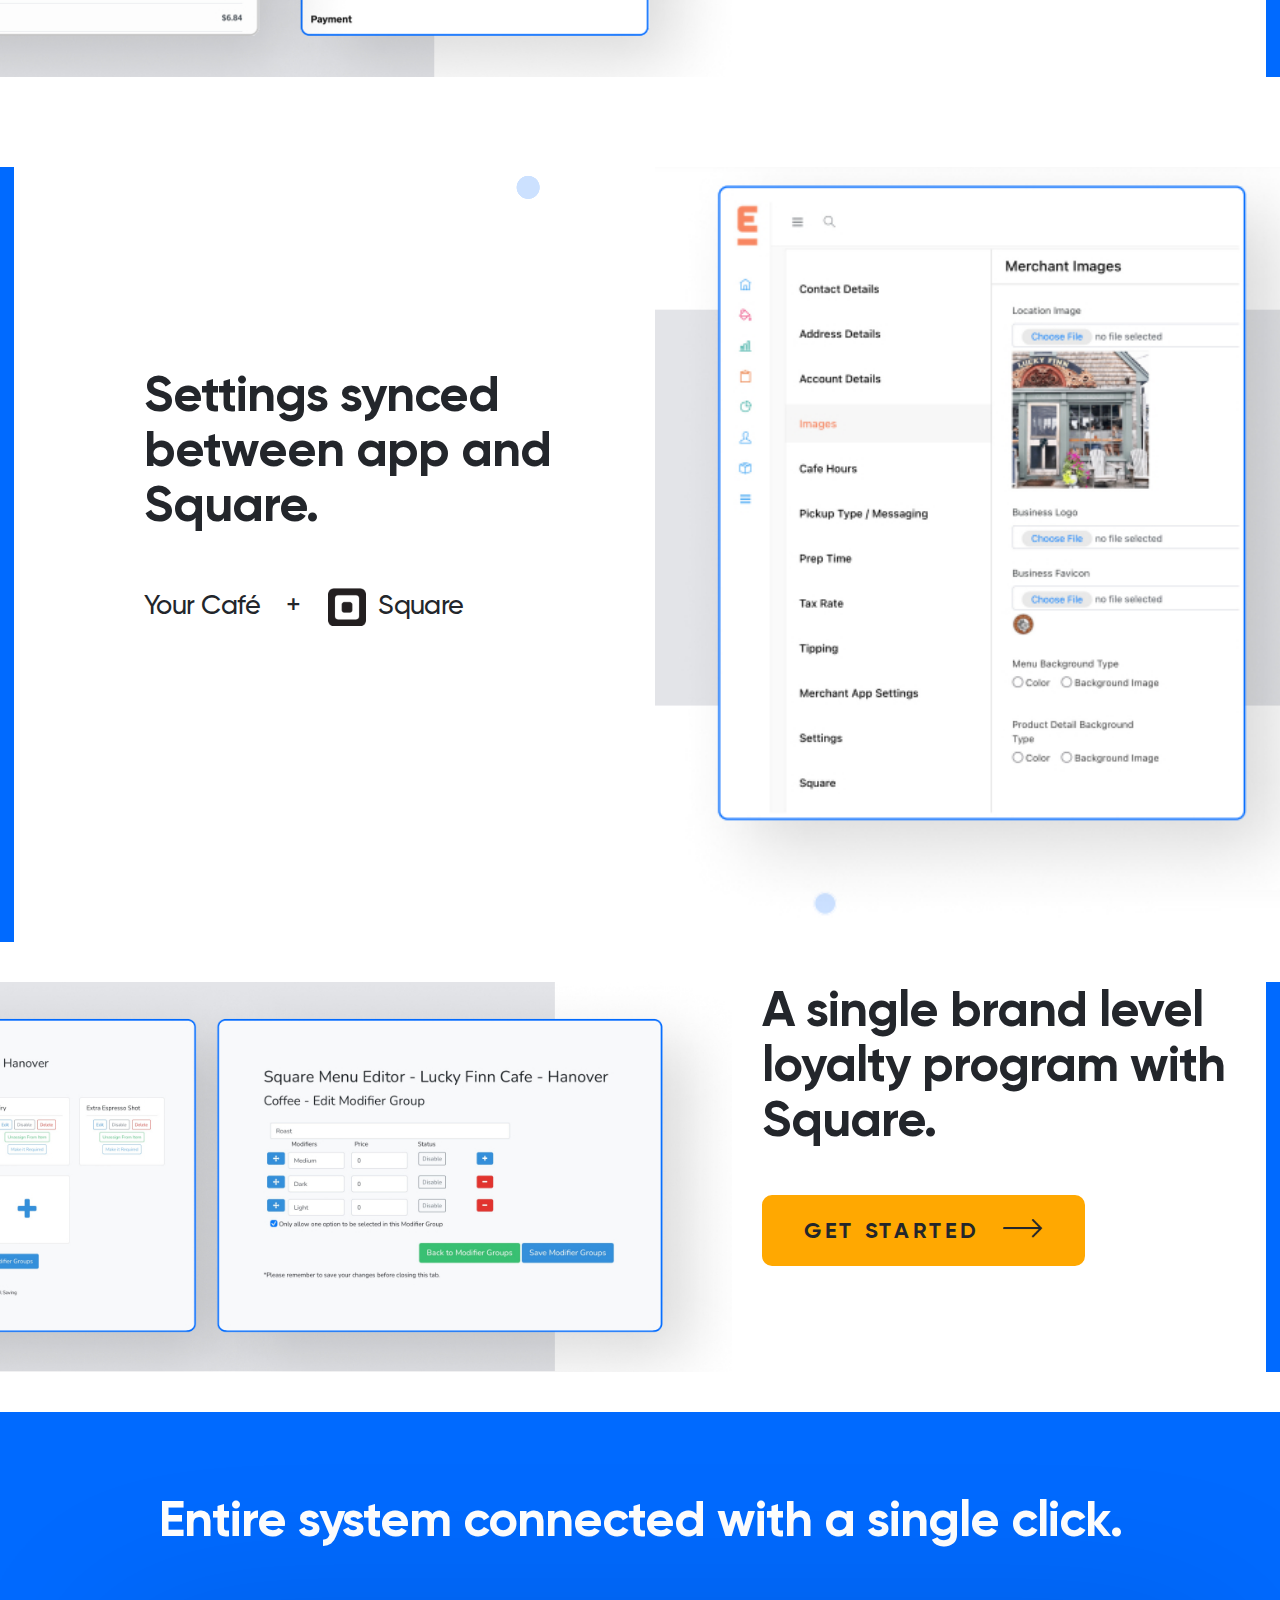
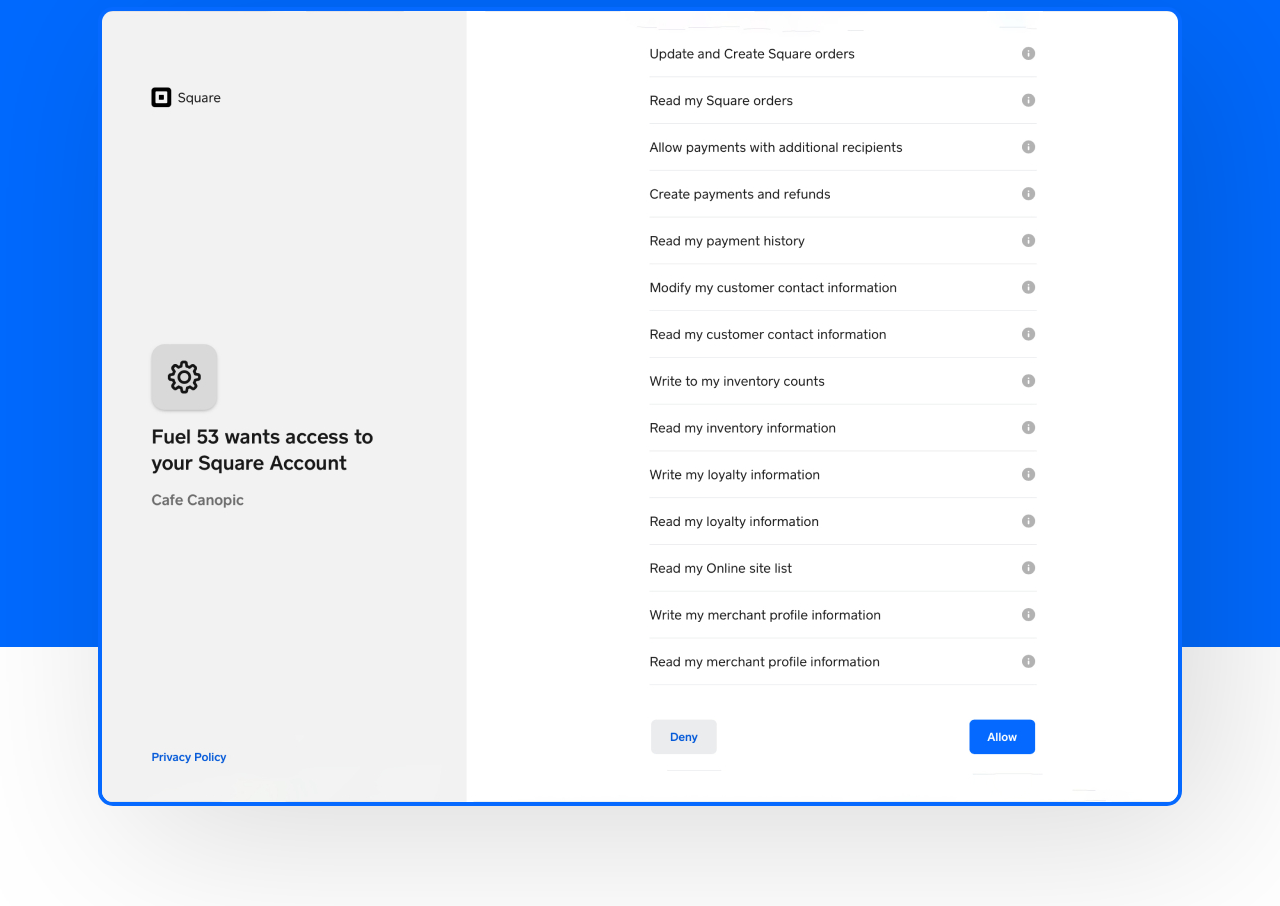
==== commit d82f43fc: "fixed issue" ====
--- a/index.html
+++ b/index.html
@@ -193,7 +193,7 @@
 <div class="section-6">
 	<div class="container-fluid">
 		<div class="row">
-			<div class="col-md-6 section-6-text">
+			<div class="col-md-6 section-6-text section-6-div">
 				<img src="images/circle.png" class="small-circle2">
 				<h3>Settings synced between app and Square.</h3>
 				<ul>
--- a/css/newstyle.css
+++ b/css/newstyle.css
@@ -19,7 +19,7 @@
     background-color: #0064f0;
 }
 img.img-fluid.espress-logo {
-    width: 180px;
+    width: 210px;
     cursor: pointer;
 }
 .logo-bar {
@@ -143,6 +143,7 @@
 }
 .section-2-point {
     display: inline-block;
+    margin-right: 15px;
 }
 .point-2 {
     background: #FFA800;
@@ -166,13 +167,18 @@
     line-height: 46px;
     letter-spacing: -0.02em;
     color: #23262B;
+    font-family: Gilroy-Medium;
 }
 .sec-2-image img.img-fluid {
-    width: 100%;
+    width: 92%;
 }
 .section-2-text {
     padding: 80px 84px 80px 0px;
     border-right: 14px solid #006aff;
+}
+.section-3{
+  padding: 80px 84px 80px 0px;
+    border-left: 14px solid #006aff;
 }
 .section-3-text h3 {
     font-size: 50px;
@@ -270,7 +276,7 @@
 }
 .section-6-text ul {
     padding: 0;
-    margin: 0;
+    margin: 50px 0px 0px 0px;
 }
 .section-6-text ul li {
     display: inline;
@@ -294,7 +300,12 @@
     right: 16%;
 }
 .section-6 {
+   /*padding: 80px 84px 80px 0px;*/
+    /*border-left: 14px solid #006aff;*/
     padding: 90px 0px 0px 0px;
+}
+.section-6-div{
+  border-left: 14px solid #006aff;
 }
 .section-7-text {
     border-right: 14px solid #006aff;
